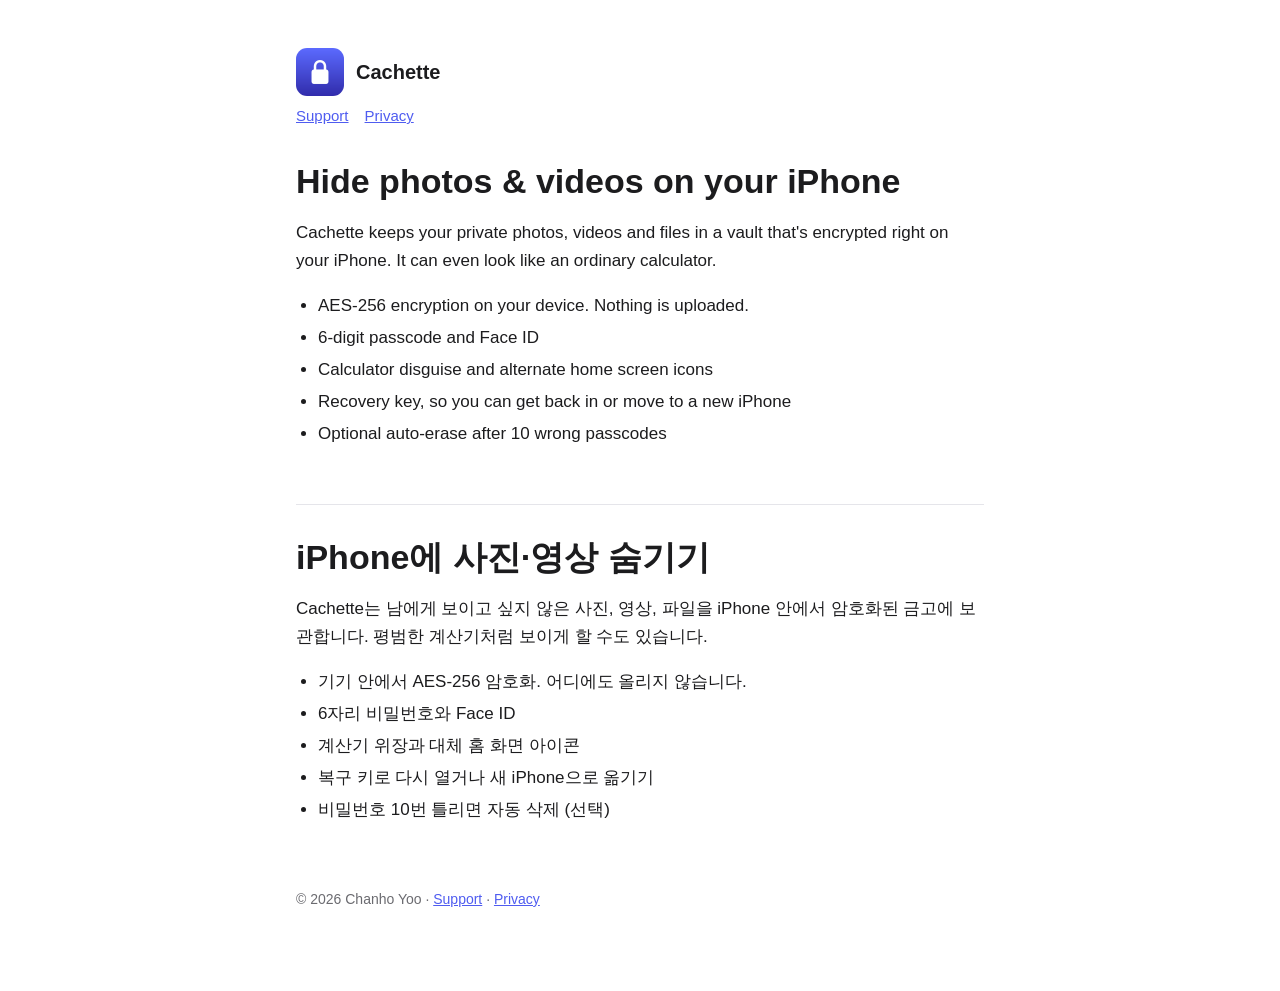
==== index.html @ cc00a1cb "Cachette website: home, support and privacy policy (en, ko) Co-Authored-By: Claude Opus 5.5 <noreply" ====
<!doctype html>
<html lang="en">
<head>
<meta charset="utf-8">
<meta name="viewport" content="width=device-width, initial-scale=1">
<title>Cachette</title>
<meta name="description" content="Hide photos, videos and files in an encrypted vault on your iPhone. It can even look like a calculator.">
<link rel="stylesheet" href="style.css">
</head>
<body>
<main>
<header><img src="icon.png" alt=""><a href="./">Cachette</a></header>
<nav><a href="support.html">Support</a><a href="privacy.html">Privacy</a></nav>

<h1>Hide photos &amp; videos on your iPhone</h1>
<p>Cachette keeps your private photos, videos and files in a vault that's encrypted right on your iPhone. It can even look like an ordinary calculator.</p>
<ul>
<li>AES-256 encryption on your device. Nothing is uploaded.</li>
<li>6-digit passcode and Face ID</li>
<li>Calculator disguise and alternate home screen icons</li>
<li>Recovery key, so you can get back in or move to a new iPhone</li>
<li>Optional auto-erase after 10 wrong passcodes</li>
</ul>

<section class="lang" lang="ko">
<h1>iPhone에 사진·영상 숨기기</h1>
<p>Cachette는 남에게 보이고 싶지 않은 사진, 영상, 파일을 iPhone 안에서 암호화된 금고에 보관합니다. 평범한 계산기처럼 보이게 할 수도 있습니다.</p>
<ul>
<li>기기 안에서 AES-256 암호화. 어디에도 올리지 않습니다.</li>
<li>6자리 비밀번호와 Face ID</li>
<li>계산기 위장과 대체 홈 화면 아이콘</li>
<li>복구 키로 다시 열거나 새 iPhone으로 옮기기</li>
<li>비밀번호 10번 틀리면 자동 삭제 (선택)</li>
</ul>
</section>

<footer>© 2026 Chanho Yoo · <a href="support.html">Support</a> · <a href="privacy.html">Privacy</a></footer>
</main>
</body>
</html>
---- style.css ----
:root {
  --bg: #ffffff;
  --text: #1c1c1e;
  --muted: #6b6b70;
  --accent: #4f5cf0;
  --line: #e5e5ea;
  --card: #f5f5f7;
}
@media (prefers-color-scheme: dark) {
  :root {
    --bg: #111114;
    --text: #f2f2f7;
    --muted: #a1a1a8;
    --accent: #8a93ff;
    --line: #2c2c31;
    --card: #1c1c21;
  }
}
* { box-sizing: border-box; }
body {
  margin: 0;
  background: var(--bg);
  color: var(--text);
  font: 17px/1.65 -apple-system, BlinkMacSystemFont, "Apple SD Gothic Neo", "Segoe UI", Roboto, sans-serif;
  -webkit-text-size-adjust: 100%;
}
main { max-width: 720px; margin: 0 auto; padding: 48px 16px 80px; }
header { display: flex; align-items: center; gap: 12px; margin-bottom: 8px; }
header img { width: 48px; height: 48px; border-radius: 11px; }
header a { color: var(--text); text-decoration: none; font-weight: 700; font-size: 20px; }
nav { display: flex; gap: 16px; flex-wrap: wrap; margin: 0 0 32px; font-size: 15px; }
nav a, a { color: var(--accent); }
h1 { font-size: 34px; line-height: 1.2; margin: 24px 0 8px; }
h2 { font-size: 22px; margin: 40px 0 8px; }
h3 { font-size: 18px; margin: 28px 0 4px; }
.muted { color: var(--muted); font-size: 15px; }
.lang { border-top: 1px solid var(--line); margin-top: 56px; padding-top: 8px; }
.card { background: var(--card); border-radius: 14px; padding: 16px 20px; margin: 16px 0; }
ul { padding-left: 22px; }
li { margin: 4px 0; }
footer { margin-top: 64px; color: var(--muted); font-size: 14px; }
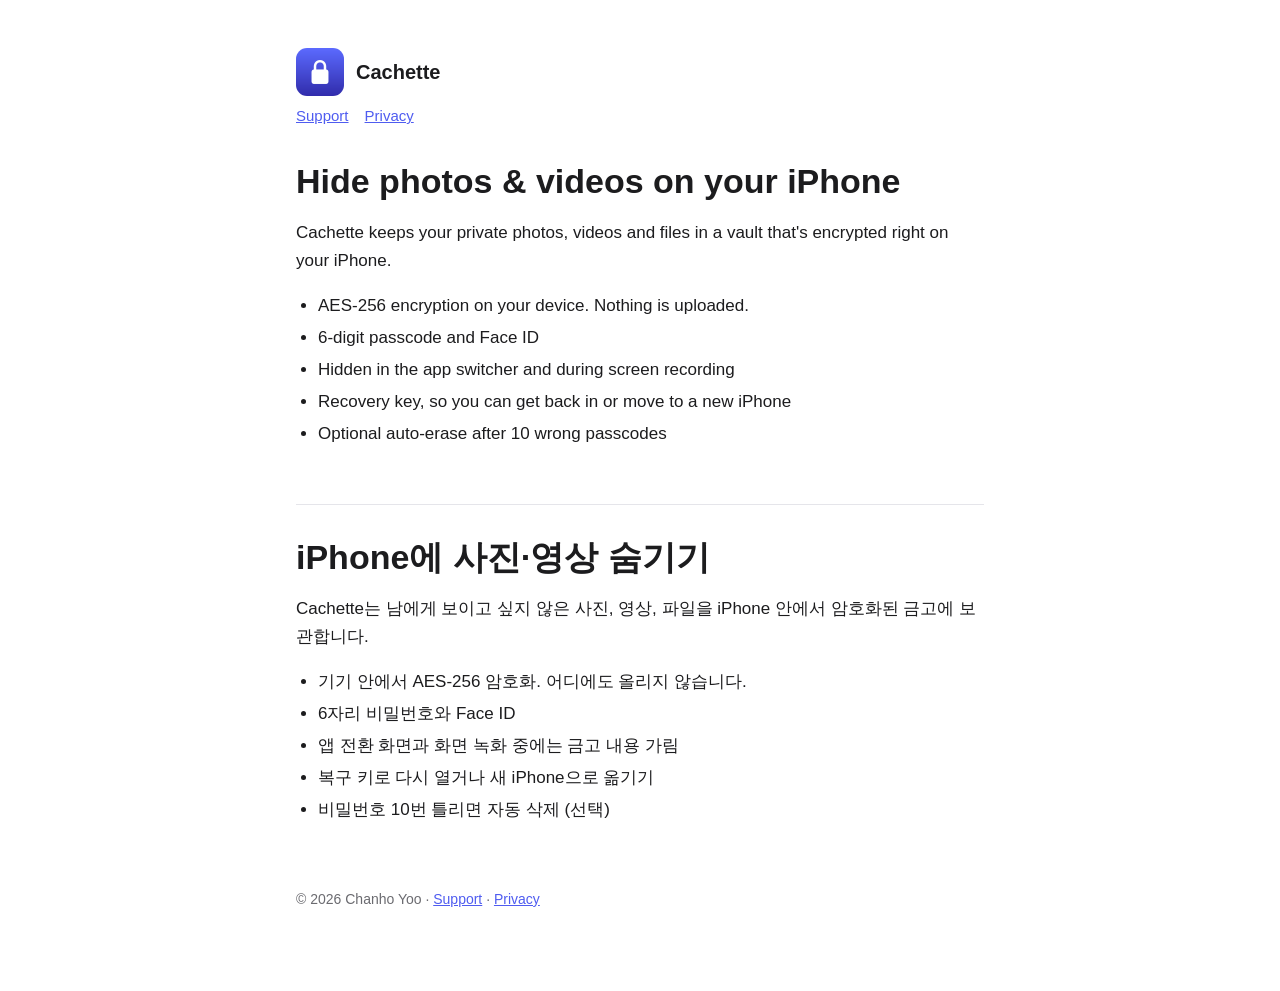
==== commit b20a451e: "Remove calculator disguise from site The app no longer has a calculator disguise or alternate icons " ====
--- a/index.html
+++ b/index.html
@@ -4,7 +4,7 @@
 <meta charset="utf-8">
 <meta name="viewport" content="width=device-width, initial-scale=1">
 <title>Cachette</title>
-<meta name="description" content="Hide photos, videos and files in an encrypted vault on your iPhone. It can even look like a calculator.">
+<meta name="description" content="Hide photos, videos and files in an encrypted vault on your iPhone.">
 <link rel="stylesheet" href="style.css">
 </head>
 <body>
@@ -13,22 +13,22 @@
 <nav><a href="support.html">Support</a><a href="privacy.html">Privacy</a></nav>
 
 <h1>Hide photos &amp; videos on your iPhone</h1>
-<p>Cachette keeps your private photos, videos and files in a vault that's encrypted right on your iPhone. It can even look like an ordinary calculator.</p>
+<p>Cachette keeps your private photos, videos and files in a vault that's encrypted right on your iPhone.</p>
 <ul>
 <li>AES-256 encryption on your device. Nothing is uploaded.</li>
 <li>6-digit passcode and Face ID</li>
-<li>Calculator disguise and alternate home screen icons</li>
+<li>Hidden in the app switcher and during screen recording</li>
 <li>Recovery key, so you can get back in or move to a new iPhone</li>
 <li>Optional auto-erase after 10 wrong passcodes</li>
 </ul>
 
 <section class="lang" lang="ko">
 <h1>iPhone에 사진·영상 숨기기</h1>
-<p>Cachette는 남에게 보이고 싶지 않은 사진, 영상, 파일을 iPhone 안에서 암호화된 금고에 보관합니다. 평범한 계산기처럼 보이게 할 수도 있습니다.</p>
+<p>Cachette는 남에게 보이고 싶지 않은 사진, 영상, 파일을 iPhone 안에서 암호화된 금고에 보관합니다.</p>
 <ul>
 <li>기기 안에서 AES-256 암호화. 어디에도 올리지 않습니다.</li>
 <li>6자리 비밀번호와 Face ID</li>
-<li>계산기 위장과 대체 홈 화면 아이콘</li>
+<li>앱 전환 화면과 화면 녹화 중에는 금고 내용 가림</li>
 <li>복구 키로 다시 열거나 새 iPhone으로 옮기기</li>
 <li>비밀번호 10번 틀리면 자동 삭제 (선택)</li>
 </ul>
